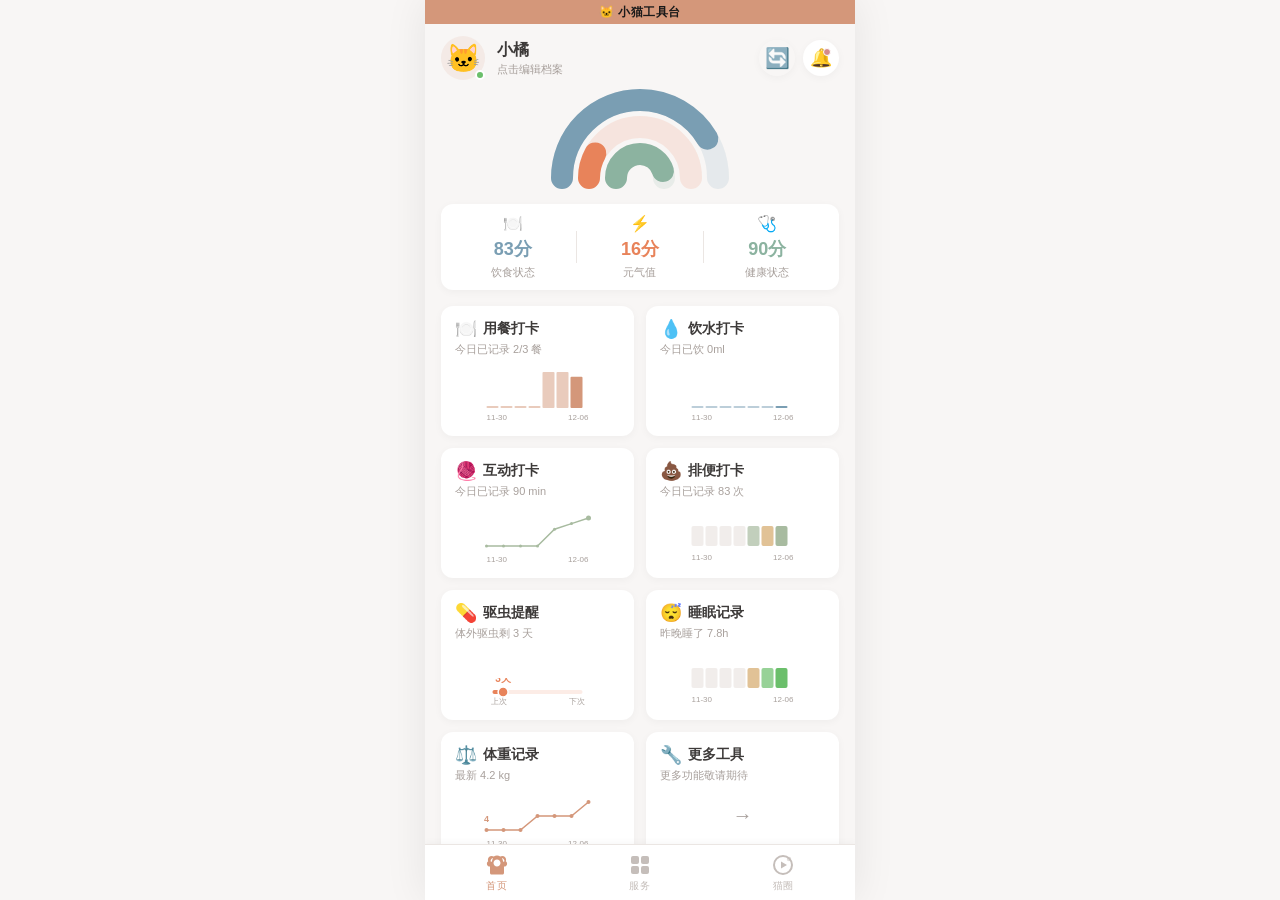
==== index.html @ 27c837cd "fix: html元素添加overscroll-behavior:none - 单独设置html{overscroll-behavior:none}（之前只在body上） - TWA/WebView中" ====
<!DOCTYPE html>
<html lang="zh-CN">
<head>
  <meta charset="UTF-8">
  <meta name="viewport" content="width=device-width, initial-scale=1.0, maximum-scale=1.0, user-scalable=no, viewport-fit=cover">
  <meta name="apple-mobile-web-app-capable" content="yes">
  <meta name="apple-mobile-web-app-status-bar-style" content="black-translucent">
  <meta name="theme-color" content="#D4977A">
  <meta name="apple-mobile-web-app-title" content="猫咪工作台">
  <meta name="mobile-web-app-capable" content="yes">
  <meta name="application-name" content="猫咪工作台">
  <meta name="format-detection" content="telephone=no">
  <link rel="manifest" href="manifest.json?v=20260801b">
  <link rel="icon" type="image/png" sizes="32x32" href="icons/favicon-32.png">
  <link rel="apple-touch-icon" href="icons/icon-192.png">
  <title>猫咪工作台</title>
  <link rel="stylesheet" href="css/style.css?v=20260801k">
  <link rel="stylesheet" href="css/components.css?v=20260801k">
</head>
<body>
  <div id="app">
    <!-- 顶部固定导航栏（所有页面统一） -->
    <div id="global-topbar">🐱 小猫工具台</div>

    <!-- 页面容器 -->
    <div id="page-container"></div>

    <!-- 底部导航栏 -->
    <nav class="tab-bar" id="tabBar">
      <div class="tab-item active" data-tab="home">
        <div class="tab-icon">
          <svg width="24" height="24" viewBox="0 0 24 24" fill="currentColor">
            <path d="M12 2.5c-1.2 0-2.3.4-3.2 1.1-.6-.4-1.3-.6-2.1-.6-2.1 0-3.8 1.7-3.8 3.8 0 .5.1 1 .3 1.5-.8.5-1.3 1.4-1.3 2.4 0 1.6 1.3 2.9 2.9 2.9h.2v6.4c0 .8.7 1.5 1.5 1.5h11c.8 0 1.5-.7 1.5-1.5v-6.4h.2c1.6 0 2.9-1.3 2.9-2.9 0-1-.5-1.9-1.3-2.4.2-.5.3-1 .3-1.5 0-2.1-1.7-3.8-3.8-3.8-.8 0-1.5.2-2.1.6-.9-.7-2-1.1-3.2-1.1zm-5.3 2.5c.5 0 .9.1 1.3.4-.6.8-1 1.8-1 2.9v.1c-.4.1-.8.2-1.1.4-.2-.3-.3-.6-.3-1 0-1.2 1-2.2 2.1-2.8zm10.6 0c1.1.6 2.1 1.6 2.1 2.8 0 .4-.1.7-.3 1-.3-.2-.7-.3-1.1-.4v-.1c0-1.1-.4-2.1-1-2.9.4-.3.8-.4 1.3-.4zM12 6.5c1.9 0 3.5 1.6 3.5 3.5s-1.6 3.5-3.5 3.5S8.5 11.9 8.5 10s1.6-3.5 3.5-3.5z"/>
          </svg>
        </div>
        <span class="tab-label">首页</span>
      </div>
      <div class="tab-item" data-tab="service">
        <div class="tab-icon">
          <svg width="24" height="24" viewBox="0 0 24 24" fill="currentColor">
            <rect x="3" y="3" width="8" height="8" rx="2"/>
            <rect x="13" y="3" width="8" height="8" rx="2"/>
            <rect x="3" y="13" width="8" height="8" rx="2"/>
            <rect x="13" y="13" width="8" height="8" rx="2"/>
          </svg>
        </div>
        <span class="tab-label">服务</span>
      </div>
      <div class="tab-item" data-tab="circle">
        <div class="tab-icon">
          <svg width="24" height="24" viewBox="0 0 24 24" fill="currentColor">
            <circle cx="12" cy="12" r="9" fill="none" stroke="currentColor" stroke-width="2"/>
            <path d="M10 8.5l6 3.5-6 3.5z" fill="currentColor"/>
            <circle cx="18" cy="6" r="2.2" fill="currentColor" opacity="0.5"/>
          </svg>
        </div>
        <span class="tab-label">猫圈</span>
      </div>
    </nav>

    <!-- PWA 安装按钮 -->
    <div id="pwa-install-btn" style="display:none;position:fixed;bottom:80px;right:16px;z-index:100;background:#D4977A;color:#fff;border-radius:40px;padding:12px 20px;font-size:14px;font-weight:600;box-shadow:0 4px 16px rgba(212,151,122,0.4);cursor:pointer;align-items:center;gap:8px;" onclick="pwaInstall()">
      <span style="font-size:18px;">📱</span>
      <span>安装App</span>
    </div>
  </div>

  <script>
    window.__jsErrors = [];
    window.addEventListener('error', function(e) {
      window.__jsErrors.push({msg: e.message, file: e.filename, line: e.lineno, col: e.colno});
    });

    // 阻止 WebView 下拉刷新
    // 原理：WebView判断 canScrollVertically(-1)，滚动到顶时返回false才触发刷新
    // 我们在page-container到顶时强制保留1px滚动空间，让WebView始终认为"还能滚"
    (function() {
      var pc = document.getElementById('page-container');
      function fixScroll() {
        if (!pc) { pc = document.getElementById('page-container'); if (!pc) return; }
        if (pc.scrollTop <= 0) pc.scrollTop = 1;
      }
      // 每次滚动后检查
      pc.addEventListener('scroll', fixScroll, { passive: true });
      // touchstart时也检查（防止在顶部开始下拉）
      pc.addEventListener('touchstart', fixScroll, { passive: true });
      // 初始检查
      fixScroll();
    })();
  </script>
  <script src="js/store.js?v=20260801k"></script>
  <script src="js/charts.js?v=20260801k"></script>
  <script src="js/router.js?v=20260801k"></script>
  <script src="js/pages-home.js?v=20260801k"></script>
  <script src="js/pages-service.js?v=20260801k"></script>
  <script src="js/pages-circle.js?v=20260801k"></script>
  <script src="js/app.js?v=20260801k"></script>
  <script>
    // 强制清除旧版 Service Worker 缓存
    if ('serviceWorker' in navigator) {
      navigator.serviceWorker.getRegistrations().then(function(regs) {
        regs.forEach(function(reg) {
          reg.active && reg.active.scriptURL.indexOf('sw.js') > -1 && reg.update();
        });
      });
      // 清除所有旧缓存
      caches.keys().then(function(keys) {
        keys.forEach(function(k) { caches.delete(k); });
      });
    }

    // 注册 Service Worker (PWA)
    if ('serviceWorker' in navigator) {
      navigator.serviceWorker.register('sw.js', {scope: '/-cat-workbench/'}).then(function(reg) {
        console.log('SW registered with scope:', reg.scope);
        reg.addEventListener('updatefound', function() {
          var newWorker = reg.installing;
          newWorker.addEventListener('statechange', function() {
            if (newWorker.state === 'activated') {
              navigator.serviceWorker.controller && window.location.reload();
            }
          });
        });
      }).catch(function(e) {
        console.warn('SW register failed:', e);
      });
    }

    // PWA 安装引导
    let deferredPrompt = null;
    window.addEventListener('beforeinstallprompt', function(e) {
      e.preventDefault();
      deferredPrompt = e;
      // 显示安装按钮
      var btn = document.getElementById('pwa-install-btn');
      if (btn) btn.style.display = 'flex';
    });

    function pwaInstall() {
      if (deferredPrompt) {
        deferredPrompt.prompt();
        deferredPrompt.userChoice.then(function() {
          deferredPrompt = null;
          var btn = document.getElementById('pwa-install-btn');
          if (btn) btn.style.display = 'none';
        });
      }
    }

    window.addEventListener('appinstalled', function() {
      var btn = document.getElementById('pwa-install-btn');
      if (btn) btn.style.display = 'none';
    });
  </script>
</body>
</html>
---- css/style.css ----
/* ============================================
   设计系统 - 色彩、字体、圆角、阴影变量定义
   ============================================ */
:root {
  /* 背景色 */
  --bg-base: #F8F6F5;
  --bg-card: #FFFFFF;

  /* 主色调 */
  --color-primary: #D4977A;
  --color-primary-soft: rgba(212, 151, 122, 0.12);

  /* 辅助色 */
  --color-meal: #D4977A;       /* 用餐 - 暖杏色 */
  --color-poop: #C4A48C;       /* 排便 - 低饱和棕色 */
  --color-interact: #A8BBA0;   /* 互动 - 鼠尾草绿 */
  --color-energy-start: #E8A87C; /* 元气渐变起始 */
  --color-energy-end: #D4977A;  /* 元气渐变结束 */
  --color-success: #A8BBA0;    /* 成功 */
  --color-warning: #D4A86A;    /* 警告 */
  --color-danger: #D48A8A;     /* 异常 */
  --color-info: #D4977A;

  /* 文字 */
  --text-primary: #3D3A39;
  --text-secondary: #A8A09C;
  --text-placeholder: #C5BEBA;

  /* 分割线 */
  --divider: #EBE6E3;

  /* 圆角 */
  --radius-lg: 16px;
  --radius-md: 12px;
  --radius-sm: 10px;
  --radius-circle: 50%;

  /* 阴影 */
  --shadow-card: 0 2px 8px rgba(0, 0, 0, 0.04);
  --shadow-float: 0 4px 16px rgba(0, 0, 0, 0.06);
  --shadow-tab: 0 -1px 8px rgba(0, 0, 0, 0.04);

  /* 字号 */
  --fs-title: 20px;
  --fs-card-title: 16px;
  --fs-body: 14px;
  --fs-caption: 12px;
  --fs-mini: 11px;

  /* 布局 */
  --tabbar-height: 56px;
  --safe-bottom: env(safe-area-inset-bottom, 0px);
  --header-height: 52px;
}

/* ============================================
   全局重置
   ============================================ */
* {
  margin: 0;
  padding: 0;
  box-sizing: border-box;
  -webkit-tap-highlight-color: transparent;
  -webkit-touch-callout: none;
}

html {
  overscroll-behavior: none;
  /* PWA standalone 模式下彻底禁用下拉刷新 */
}

html, body {
  width: 100%;
  height: 100%;
  overflow: hidden;
  font-family: -apple-system, BlinkMacSystemFont, "SF Pro Text", "PingFang SC", "Helvetica Neue", sans-serif;
  font-size: 14px;
  color: var(--text-primary);
  background: var(--bg-base);
  -webkit-font-smoothing: antialiased;
  -moz-osx-font-smoothing: grayscale;
  user-select: none;
  overscroll-behavior: none;
}

/* 全局下拉刷新禁用 */
body {
  overscroll-behavior: contain;
  overscroll-behavior-y: contain;
  -webkit-overflow-scrolling: touch;
}

#app {
  width: 100%;
  height: 100%;
  display: flex;
  flex-direction: column;
  position: relative;
  overflow: hidden;
  max-width: 430px;
  margin: 0 auto;
  background: var(--bg-base);
  box-shadow: 0 0 40px rgba(0,0,0,0.08);
  overscroll-behavior: contain;
}

/* 顶部固定导航栏 */
#global-topbar {
  height: 24px;
  line-height: 24px;
  text-align: center;
  font-size: 12px;
  font-weight: 600;
  background: #D4977A;
  color: #1A1A1A;
  flex-shrink: 0;
  z-index: 150;
  letter-spacing: 0.5px;
  position: relative;
}

#page-container {
  flex: 1;
  overflow-y: auto;
  overflow-x: hidden;
  overscroll-behavior-y: contain;
  position: relative;
}

/* ============================================
   底部导航栏
   ============================================ */
.tab-bar {
  display: flex;
  height: var(--tabbar-height);
  padding-bottom: var(--safe-bottom);
  background: var(--bg-card);
  border-top: 0.5px solid var(--divider);
  box-shadow: var(--shadow-tab);
  flex-shrink: 0;
  z-index: 100;
}

.tab-item {
  flex: 1;
  display: flex;
  flex-direction: column;
  align-items: center;
  justify-content: center;
  gap: 2px;
  color: var(--text-placeholder);
  cursor: pointer;
  transition: color 0.2s;
}

.tab-item.active {
  color: var(--color-primary);
}

.tab-icon {
  width: 24px;
  height: 24px;
  display: flex;
  align-items: center;
  justify-content: center;
}

.tab-label {
  font-size: 10px;
  font-weight: 500;
  letter-spacing: 0.5px;
}

/* ============================================
   页面容器
   ============================================ */
.page {
  min-height: 100%;
  padding-bottom: calc(var(--tabbar-height) + var(--safe-bottom) + 16px);
  animation: fadeIn 0.25s ease;
}

.page.no-tabbar {
  padding-bottom: 16px;
}

@keyframes fadeIn {
  from { opacity: 0; transform: translateY(4px); }
  to { opacity: 1; transform: translateY(0); }
}

/* ============================================
   通用Header
   ============================================ */
.app-header {
  display: flex;
  align-items: center;
  justify-content: space-between;
  height: var(--header-height);
  padding: 0 16px;
  background: var(--bg-base);
  position: sticky;
  top: 0;
  z-index: 50;
}

.app-header .header-title {
  font-size: var(--fs-title);
  font-weight: 700;
  color: var(--text-primary);
}

.app-header .header-btn {
  display: flex;
  align-items: center;
  justify-content: center;
  width: 32px;
  height: 32px;
  border-radius: var(--radius-circle);
  background: transparent;
  border: none;
  color: var(--text-primary);
  font-size: 18px;
  cursor: pointer;
}

.app-header .header-btn-text {
  font-size: var(--fs-body);
  color: var(--color-primary);
  font-weight: 500;
  background: none;
  border: none;
  cursor: pointer;
}

.app-header .header-back {
  font-size: 22px;
  width: 32px;
}

.app-header .header-spacer {
  width: 32px;
}

/* ============================================
   内容区域
   ============================================ */
.content {
  padding: 0 16px;
}

.section-title {
  font-size: var(--fs-card-title);
  font-weight: 700;
  color: var(--text-primary);
  margin: 20px 0 12px 0;
  padding-left: 2px;
}

/* ============================================
   滚动容器
   ============================================ */
.scroll-x {
  display: flex;
  gap: 12px;
  overflow-x: auto;
  padding: 0 16px;
  -webkit-overflow-scrolling: touch;
  scrollbar-width: none;
}

.scroll-x::-webkit-scrollbar {
  display: none;
}

/* ============================================
   按钮系统
   ============================================ */
.btn-primary {
  display: block;
  width: 100%;
  height: 48px;
  border: none;
  border-radius: var(--radius-md);
  background: var(--color-primary);
  color: #fff;
  font-size: var(--fs-body);
  font-weight: 600;
  cursor: pointer;
  transition: opacity 0.2s;
}

.btn-primary:active {
  opacity: 0.8;
}

.btn-primary:disabled {
  opacity: 0.4;
}

.btn-danger {
  display: block;
  width: 100%;
  height: 48px;
  border: none;
  border-radius: var(--radius-md);
  background: rgba(212, 138, 138, 0.12);
  color: var(--color-danger);
  font-size: var(--fs-body);
  font-weight: 500;
  cursor: pointer;
}

.btn-text {
  background: none;
  border: none;
  color: var(--color-primary);
  font-size: var(--fs-body);
  cursor: pointer;
  padding: 8px 4px;
}

/* ============================================
   表单元素
   ============================================ */
.form-group {
  margin-bottom: 16px;
}

.form-label {
  display: block;
  font-size: var(--fs-caption);
  color: var(--text-secondary);
  margin-bottom: 8px;
  font-weight: 500;
}

.form-input,
.form-select,
.form-textarea {
  width: 100%;
  height: 44px;
  padding: 0 14px;
  border: 1px solid var(--divider);
  border-radius: var(--radius-sm);
  background: var(--bg-card);
  font-size: var(--fs-body);
  color: var(--text-primary);
  font-family: inherit;
  outline: none;
  transition: border-color 0.2s;
}

.form-input:focus,
.form-select:focus,
.form-textarea:focus {
  border-color: var(--color-primary);
}

.form-textarea {
  height: auto;
  min-height: 80px;
  padding: 12px 14px;
  resize: none;
  line-height: 1.5;
}

.form-input::placeholder,
.form-textarea::placeholder {
  color: var(--text-placeholder);
}

/* 选择标签组 */
.tag-group {
  display: flex;
  flex-wrap: wrap;
  gap: 8px;
}

.tag-chip {
  display: inline-flex;
  align-items: center;
  gap: 4px;
  padding: 8px 14px;
  border: 1px solid var(--divider);
  border-radius: 20px;
  background: var(--bg-card);
  font-size: var(--fs-caption);
  color: var(--text-secondary);
  cursor: pointer;
  transition: all 0.2s;
}

.tag-chip.active {
  background: var(--color-primary-soft);
  border-color: var(--color-primary);
  color: var(--color-primary);
  font-weight: 500;
}

/* 大圆形选择按钮 */
.select-circle {
  display: flex;
  flex-direction: column;
  align-items: center;
  gap: 6px;
  padding: 16px 24px;
  border: 2px solid var(--divider);
  border-radius: var(--radius-md);
  background: var(--bg-card);
  cursor: pointer;
  transition: all 0.2s;
  flex: 1;
}

.select-circle.active {
  border-color: var(--color-primary);
  background: var(--color-primary-soft);
}

.select-circle .icon {
  font-size: 32px;
}

.select-circle .label {
  font-size: var(--fs-caption);
  color: var(--text-primary);
}

/* ============================================
   空状态
   ============================================ */
.empty-state {
  display: flex;
  flex-direction: column;
  align-items: center;
  justify-content: center;
  padding: 48px 20px;
  color: var(--text-secondary);
}

.empty-state .empty-icon {
  font-size: 48px;
  margin-bottom: 12px;
  opacity: 0.4;
}

.empty-state .empty-text {
  font-size: var(--fs-caption);
}

/* ============================================
   列表
   ============================================ */
.list-group {
  margin-top: 8px;
}

.list-date-header {
  font-size: var(--fs-caption);
  color: var(--text-secondary);
  font-weight: 600;
  margin: 16px 0 8px 0;
  padding-left: 2px;
}

.list-item {
  display: flex;
  align-items: center;
  gap: 12px;
  padding: 14px 16px;
  background: var(--bg-card);
  border-radius: var(--radius-md);
  margin-bottom: 8px;
  box-shadow: var(--shadow-card);
}

.list-item .item-icon {
  font-size: 24px;
  width: 40px;
  height: 40px;
  display: flex;
  align-items: center;
  justify-content: center;
  border-radius: var(--radius-sm);
  background: var(--bg-base);
  flex-shrink: 0;
}

.list-item .item-content {
  flex: 1;
  min-width: 0;
}

.list-item .item-title {
  font-size: var(--fs-body);
  font-weight: 500;
  color: var(--text-primary);
}

.list-item .item-subtitle {
  font-size: var(--fs-caption);
  color: var(--text-secondary);
  margin-top: 2px;
}

.list-item .item-extra {
  font-size: var(--fs-caption);
  color: var(--text-secondary);
  text-align: right;
  flex-shrink: 0;
}

/* 状态标签 */
.status-tag {
  display: inline-block;
  padding: 2px 8px;
  border-radius: 4px;
  font-size: 10px;
  font-weight: 500;
}

.status-tag.green { background: rgba(168,187,160,0.15); color: #7A9B70; }
.status-tag.yellow { background: rgba(212,168,106,0.15); color: #B08A40; }
.status-tag.red { background: rgba(212,138,138,0.15); color: #B06A6A; }
.status-tag.gray { background: rgba(168,160,156,0.15); color: var(--text-secondary); }

/* ============================================
   滚动选择器（时间）
   ============================================ */
.wheel-picker {
  display: flex;
  justify-content: center;
  gap: 8px;
  background: var(--bg-card);
  border-radius: var(--radius-md);
  padding: 12px 0;
  position: relative;
  overflow: hidden;
}

.wheel-picker::before,
.wheel-picker::after {
  content: '';
  position: absolute;
  left: 0;
  right: 0;
  height: 40px;
  pointer-events: none;
  z-index: 2;
}

.wheel-picker::before {
  top: 0;
  background: linear-gradient(to bottom, var(--bg-card), transparent);
}

.wheel-picker::after {
  bottom: 0;
  background: linear-gradient(to top, var(--bg-card), transparent);
}

.wheel-column {
  width: 60px;
  height: 120px;
  overflow-y: scroll;
  scroll-snap-type: y mandatory;
  scrollbar-width: none;
  -webkit-overflow-scrolling: touch;
}

.wheel-column::-webkit-scrollbar { display: none; }

.wheel-item {
  height: 40px;
  display: flex;
  align-items: center;
  justify-content: center;
  font-size: var(--fs-body);
  color: var(--text-secondary);
  scroll-snap-align: center;
}

.wheel-item.center {
  color: var(--text-primary);
  font-weight: 700;
  font-size: 16px;
}

.wheel-sep {
  display: flex;
  align-items: center;
  font-size: var(--fs-body);
  color: var(--text-secondary);
}

/* 选择器中心高亮 */
.wheel-center-line {
  position: absolute;
  top: 50%;
  left: 12px;
  right: 12px;
  height: 40px;
  transform: translateY(-50%);
  border-top: 1px solid var(--divider);
  border-bottom: 1px solid var(--divider);
  pointer-events: none;
}

/* ============================================
   滑动条
   ============================================ */
.range-slider {
  width: 100%;
  -webkit-appearance: none;
  appearance: none;
  height: 6px;
  border-radius: 3px;
  background: var(--divider);
  outline: none;
}

.range-slider::-webkit-slider-thumb {
  -webkit-appearance: none;
  appearance: none;
  width: 24px;
  height: 24px;
  border-radius: var(--radius-circle);
  background: var(--color-primary);
  cursor: pointer;
  box-shadow: 0 2px 6px rgba(212,151,122,0.4);
}

.range-slider::-moz-range-thumb {
  width: 24px;
  height: 24px;
  border-radius: var(--radius-circle);
  background: var(--color-primary);
  cursor: pointer;
  border: none;
  box-shadow: 0 2px 6px rgba(212,151,122,0.4);
}

/* 快速按钮 */
.quick-btns {
  display: flex;
  gap: 8px;
  margin-top: 10px;
}

.quick-btn {
  flex: 1;
  height: 36px;
  border: 1px solid var(--divider);
  border-radius: var(--radius-sm);
  background: var(--bg-card);
  font-size: var(--fs-caption);
  color: var(--text-secondary);
  cursor: pointer;
  transition: all 0.2s;
}

.quick-btn.active {
  background: var(--color-primary-soft);
  border-color: var(--color-primary);
  color: var(--color-primary);
}

/* ============================================
   Modal / Sheet
   ============================================ */
.modal-overlay {
  position: fixed;
  inset: 0;
  background: rgba(0,0,0,0.4);
  z-index: 200;
  display: flex;
  align-items: center;
  justify-content: center;
  animation: fadeIn 0.2s ease;
}

.modal-overlay .modal-content {
  background: var(--bg-card);
  border-radius: var(--radius-lg);
  width: 80%;
  max-width: 320px;
  padding: 24px 20px;
  text-align: center;
}

.action-sheet {
  position: fixed;
  bottom: 0;
  left: 50%;
  transform: translateX(-50%);
  width: 100%;
  max-width: 430px;
  background: var(--bg-card);
  border-radius: var(--radius-lg) var(--radius-lg) 0 0;
  padding: 20px 16px calc(20px + var(--safe-bottom));
  z-index: 200;
  animation: slideUp 0.25s ease;
  max-height: 80%;
  overflow-y: auto;
}

@keyframes slideUp {
  from { transform: translate(-50%, 100%); }
  to { transform: translate(-50%, 0); }
}

.action-sheet-title {
  font-size: var(--fs-card-title);
  font-weight: 700;
  text-align: center;
  margin-bottom: 16px;
}

/* Toast */
.toast {
  position: fixed;
  top: 50%;
  left: 50%;
  transform: translate(-50%, -50%);
  background: rgba(61,58,57,0.9);
  color: #fff;
  padding: 12px 24px;
  border-radius: var(--radius-sm);
  font-size: var(--fs-caption);
  z-index: 300;
  pointer-events: none;
  animation: toastFade 2s ease forwards;
}

@keyframes toastFade {
  0% { opacity: 0; transform: translate(-50%, -40%); }
  15%, 85% { opacity: 1; transform: translate(-50%, -50%); }
  100% { opacity: 0; transform: translate(-50%, -50%); }
}

/* ============================================
   工具类
   ============================================ */
.flex-row { display: flex; align-items: center; }
.flex-between { display: flex; align-items: center; justify-content: space-between; }
.flex-center { display: flex; align-items: center; justify-content: center; }
.gap-4 { gap: 4px; }
.gap-8 { gap: 8px; }
.gap-12 { gap: 12px; }
.mt-8 { margin-top: 8px; }
.mt-12 { margin-top: 12px; }
.mt-16 { margin-top: 16px; }
.mt-20 { margin-top: 20px; }
.mb-8 { margin-bottom: 8px; }
.mb-12 { margin-bottom: 12px; }
.mb-16 { margin-bottom: 16px; }
.text-center { text-align: center; }
.text-secondary { color: var(--text-secondary); }
.text-primary { color: var(--text-primary); }
.fs-caption { font-size: var(--fs-caption); }
.fs-mini { font-size: var(--fs-mini); }
.fw-bold { font-weight: 700; }
.fw-medium { font-weight: 500; }
---- css/components.css ----
/* ============================================
   组件样式 - 卡片、三环、功能矩阵等
   ============================================ */

/* ============================================
   首页 Header
   ============================================ */
.home-header {
  display: flex;
  align-items: center;
  justify-content: space-between;
  padding: 12px 16px;
}

.home-header .avatar-wrap {
  display: flex;
  align-items: center;
  gap: 12px;
  cursor: pointer;
}

.home-header .avatar {
  position: relative;
  width: 44px;
  height: 44px;
  border-radius: var(--radius-circle);
  background: var(--color-primary-soft);
  display: flex;
  align-items: center;
  justify-content: center;
  font-size: 28px;
  flex-shrink: 0;
}

.home-header .avatar .online-dot {
  position: absolute;
  bottom: 0;
  right: 0;
  width: 10px;
  height: 10px;
  border-radius: var(--radius-circle);
  background: #6BBF6B;
  border: 2px solid var(--bg-card);
}

.home-header .cat-name {
  font-size: var(--fs-card-title);
  font-weight: 700;
  color: var(--text-primary);
}

.home-header .cat-edit-hint {
  font-size: var(--fs-mini);
  color: var(--text-secondary);
  margin-top: 1px;
}

.home-header .bell-btn {
  position: relative;
  width: 36px;
  height: 36px;
  border-radius: var(--radius-circle);
  border: none;
  background: var(--bg-card);
  font-size: 18px;
  cursor: pointer;
  display: flex;
  align-items: center;
  justify-content: center;
  box-shadow: var(--shadow-card);
}

.home-header .bell-btn .red-dot {
  position: absolute;
  top: 8px;
  right: 8px;
  width: 8px;
  height: 8px;
  border-radius: var(--radius-circle);
  background: var(--color-danger);
  border: 1.5px solid var(--bg-card);
}

/* ============================================
   三环数据区（半圆同心嵌套）
   ============================================ */
.rings-section {
  display: flex;
  justify-content: center;
  align-items: flex-start;
  padding: 4px 16px 0;
  min-height: 110px;
}

.ring-item {
  display: flex;
  flex-direction: column;
  align-items: center;
}

.ring-item > svg {
  display: block;
  overflow: visible;
}

.ring-reflection {
  width: 180px;
  height: 12px;
  opacity: 0.15;
  filter: blur(2px);
  margin-top: -2px;
}

/* 三环下方数据卡片 */
.ring-data-row {
  display: flex;
  margin: 2px 16px 0;
  background: var(--bg-card);
  border-radius: var(--radius-md);
  padding: 10px 8px;
  box-shadow: var(--shadow-card);
}

.ring-data-item {
  flex: 1;
  display: flex;
  flex-direction: column;
  align-items: center;
  gap: 4px;
  position: relative;
}

.ring-data-item:not(:last-child)::after {
  content: '';
  position: absolute;
  right: 0;
  top: 50%;
  transform: translateY(-50%);
  width: 0.5px;
  height: 32px;
  background: var(--divider);
}

.ring-data-item .data-icon {
  font-size: 16px;
}

.ring-data-item .data-value {
  font-size: 18px;
  font-weight: 700;
  color: var(--text-primary);
  font-family: "SF Pro Display", -apple-system, sans-serif;
}

.ring-data-item .data-value.meal { color: var(--color-meal); }
.ring-data-item .data-value.poop { color: var(--color-poop); }
.ring-data-item .data-value.interact { color: var(--color-interact); }

.ring-data-item .data-label {
  font-size: var(--fs-mini);
  color: var(--text-secondary);
}

/* ============================================
   功能矩阵 2×4 网格
   ============================================ */
.feature-grid {
  display: grid;
  grid-template-columns: 1fr 1fr;
  gap: 12px;
  padding: 16px;
}

.feature-card {
  background: var(--bg-card);
  border-radius: var(--radius-md);
  padding: 14px;
  box-shadow: var(--shadow-card);
  display: flex;
  flex-direction: column;
  cursor: pointer;
  transition: transform 0.15s;
  min-height: 130px;
  min-width: 0;
  overflow: hidden;
}

.feature-card:active {
  transform: scale(0.97);
}

.feature-card .fc-header {
  display: flex;
  align-items: center;
  gap: 6px;
}

.feature-card .fc-icon {
  font-size: 18px;
  line-height: 1;
}

.feature-card .fc-title {
  font-size: var(--fs-body);
  font-weight: 700;
  color: var(--text-primary);
  overflow: hidden;
  text-overflow: ellipsis;
  white-space: nowrap;
}

.feature-card .fc-desc {
  font-size: var(--fs-mini);
  color: var(--text-secondary);
  margin-top: 4px;
  line-height: 1.3;
  overflow: hidden;
  text-overflow: ellipsis;
  white-space: nowrap;
}

.feature-card .fc-chart {
  flex: 1;
  display: flex;
  align-items: flex-end;
  justify-content: center;
  margin-top: 8px;
  min-height: 40px;
}

/* 迷你柱状图 */
.mini-bar-chart {
  display: flex;
  align-items: flex-end;
  gap: 3px;
  height: 36px;
  width: 100%;
  justify-content: space-around;
}

.mini-bar-chart .bar {
  flex: 1;
  background: var(--color-meal);
  border-radius: 2px 2px 0 0;
  opacity: 0.5;
  max-width: 14px;
  transition: height 0.3s;
}

.mini-bar-chart .bar.today {
  opacity: 1;
}

.mini-bar-chart .bar-label {
  font-size: 8px;
  color: var(--text-secondary);
  text-align: center;
  margin-top: 2px;
}

/* 迷你状态点图 */
.mini-dot-chart {
  display: flex;
  align-items: center;
  gap: 5px;
  height: 36px;
  justify-content: space-around;
  width: 100%;
}

.mini-dot-chart .dot {
  width: 8px;
  height: 8px;
  border-radius: var(--radius-circle);
  background: var(--color-success);
}

.mini-dot-chart .dot.warning { background: var(--color-warning); }
.mini-dot-chart .dot.danger { background: var(--color-danger); }
.mini-dot-chart .dot.today {
  box-shadow: 0 0 0 3px rgba(196,164,140,0.25);
  width: 10px;
  height: 10px;
}

/* 迷你折线图 */
.mini-line-chart {
  width: 100%;
  height: 36px;
}

/* 倒计时环 */
.mini-countdown {
  position: relative;
  width: 44px;
  height: 44px;
  display: flex;
  align-items: center;
  justify-content: center;
}

.mini-countdown .countdown-text {
  position: absolute;
  font-size: 9px;
  font-weight: 700;
  color: var(--text-primary);
}

/* 迷你睡眠条 */
.mini-sleep-bar {
  width: 100%;
  height: 24px;
  border-radius: 4px;
  background: rgba(168,187,160,0.15);
  position: relative;
  overflow: hidden;
}

.mini-sleep-bar .sleep-segment {
  position: absolute;
  top: 0;
  bottom: 0;
  background: rgba(168,187,160,0.6);
  border-radius: 3px;
}

/* 元气环 */
.mini-energy-ring {
  position: relative;
  width: 44px;
  height: 44px;
  display: flex;
  align-items: center;
  justify-content: center;
}

.mini-energy-ring .energy-value {
  position: absolute;
  font-size: 11px;
  font-weight: 700;
  color: var(--color-primary);
}

.mini-energy-ring .energy-status {
  position: absolute;
  bottom: -14px;
  font-size: 9px;
  color: var(--text-secondary);
  white-space: nowrap;
}

/* 更多箭头 */
.feature-card .fc-arrow {
  display: flex;
  align-items: center;
  justify-content: center;
  flex: 1;
  font-size: 20px;
  color: var(--text-secondary);
}

/* ============================================
   动态信息流
   ============================================ */
.info-flow {
  display: flex;
  gap: 12px;
  padding: 8px 16px 16px;
  overflow-x: auto;
  -webkit-overflow-scrolling: touch;
  scrollbar-width: none;
}

.info-flow::-webkit-scrollbar { display: none; }

.info-card {
  flex-shrink: 0;
  width: 240px;
  padding: 14px 16px;
  border-radius: var(--radius-md);
  display: flex;
  align-items: center;
  gap: 10px;
  box-shadow: var(--shadow-card);
}

.info-card .info-icon {
  font-size: 24px;
  flex-shrink: 0;
}

.info-card .info-text {
  font-size: var(--fs-caption);
  color: var(--text-primary);
  line-height: 1.4;
  flex: 1;
}

.info-card.bg-meal { background: rgba(212,151,122,0.08); }
.info-card.bg-sleep { background: rgba(168,187,160,0.08); }
.info-card.bg-warn { background: rgba(212,168,106,0.08); }

/* ============================================
   服务列表
   ============================================ */
.service-group {
  margin-top: 16px;
}

.service-group-title {
  font-size: var(--fs-caption);
  color: var(--text-secondary);
  font-weight: 600;
  padding: 0 16px;
  margin-bottom: 8px;
  text-transform: uppercase;
  letter-spacing: 0.5px;
}

.service-list {
  margin: 0 16px;
  background: var(--bg-card);
  border-radius: var(--radius-md);
  box-shadow: var(--shadow-card);
  overflow: hidden;
}

.service-item {
  display: flex;
  align-items: center;
  gap: 12px;
  padding: 14px 16px;
  cursor: pointer;
  transition: background 0.15s;
}

.service-item:not(:last-child) {
  border-bottom: 0.5px solid var(--divider);
}

.service-item:active {
  background: var(--bg-base);
}

.service-item .si-icon {
  font-size: 20px;
  width: 32px;
  text-align: center;
}

.service-item .si-title {
  flex: 1;
  font-size: var(--fs-body);
  color: var(--text-primary);
}

.service-item .si-arrow {
  color: var(--text-placeholder);
  font-size: 16px;
}

/* ============================================
   猫圈
   ============================================ */
.circle-category-bar {
  display: flex;
  gap: 8px;
  padding: 12px 16px;
  overflow-x: auto;
  scrollbar-width: none;
}

.circle-category-bar::-webkit-scrollbar { display: none; }

.category-chip {
  flex-shrink: 0;
  padding: 6px 14px;
  border-radius: 20px;
  border: 1px solid var(--divider);
  background: var(--bg-card);
  font-size: var(--fs-caption);
  color: var(--text-secondary);
  cursor: pointer;
  transition: all 0.2s;
}

.category-chip.active {
  background: var(--color-primary);
  border-color: var(--color-primary);
  color: #fff;
  font-weight: 500;
}

.video-list {
  padding: 4px 16px;
}

.video-card {
  background: var(--bg-card);
  border-radius: var(--radius-md);
  margin-bottom: 12px;
  overflow: hidden;
  box-shadow: var(--shadow-card);
  cursor: pointer;
  transition: transform 0.15s;
}

.video-card:active {
  transform: scale(0.98);
}

.video-cover {
  position: relative;
  width: 100%;
  aspect-ratio: 16/9;
  background: var(--bg-base);
  overflow: hidden;
}

.video-cover img {
  width: 100%;
  height: 100%;
  object-fit: cover;
}

.video-duration {
  position: absolute;
  bottom: 8px;
  right: 8px;
  padding: 2px 6px;
  border-radius: 4px;
  background: rgba(0,0,0,0.6);
  color: #fff;
  font-size: 10px;
}

.video-platform {
  position: absolute;
  top: 8px;
  left: 8px;
  padding: 2px 8px;
  border-radius: 4px;
  font-size: 10px;
  font-weight: 500;
}

.video-platform.bilibili { background: rgba(122,158,179,0.9); color: #fff; }
.video-platform.douyin { background: rgba(232,131,90,0.9); color: #fff; }
.video-platform.xhs { background: rgba(255,36,66,0.9); color: #fff; }

/* ============ 排序弹窗 ============ */
.sort-overlay {
  position: fixed;
  top: 0; left: 0; right: 0; bottom: 0;
  background: rgba(0,0,0,0.4);
  z-index: 200;
  opacity: 0;
  visibility: hidden;
  transition: opacity 0.2s, visibility 0.2s;
}

.sort-overlay.show {
  opacity: 1;
  visibility: visible;
}

.sort-panel {
  position: absolute;
  top: 50%;
  left: 50%;
  transform: translate(-50%, -50%) scale(0.95);
  background: var(--bg-card);
  border-radius: var(--radius-lg);
  padding: 20px 0;
  width: 260px;
  box-shadow: var(--shadow-modal);
  transition: transform 0.2s;
}

.sort-overlay.show .sort-panel {
  transform: translate(-50%, -50%) scale(1);
}

.sort-title {
  font-size: var(--fs-card-title);
  font-weight: 700;
  color: var(--text-primary);
  text-align: center;
  padding-bottom: 12px;
  margin-bottom: 4px;
  border-bottom: 0.5px solid var(--divider);
}

.sort-option {
  display: flex;
  align-items: center;
  gap: 12px;
  padding: 14px 20px;
  font-size: var(--fs-body);
  color: var(--text-primary);
  cursor: pointer;
  transition: background 0.15s;
}

.sort-option:active {
  background: var(--bg-base);
}

.sort-option .sort-check {
  width: 20px;
  text-align: center;
  color: var(--color-primary);
  opacity: 0;
  font-weight: 700;
}

.sort-option.active .sort-check {
  opacity: 1;
}

.sort-option.active {
  color: var(--color-primary);
  font-weight: 600;
}

.video-info {
  padding: 12px;
}

.video-title {
  font-size: var(--fs-body);
  font-weight: 500;
  color: var(--text-primary);
  line-height: 1.4;
  display: -webkit-box;
  -webkit-line-clamp: 2;
  -webkit-box-orient: vertical;
  overflow: hidden;
}

.video-meta {
  display: flex;
  align-items: center;
  gap: 8px;
  margin-top: 8px;
  font-size: var(--fs-mini);
  color: var(--text-secondary);
}

.video-meta .meta-sep {
  width: 2px;
  height: 2px;
  border-radius: 50%;
  background: var(--text-placeholder);
}

/* ============================================
   日历
   ============================================ */
.calendar-grid {
  display: grid;
  grid-template-columns: repeat(7, 1fr);
  gap: 2px;
  padding: 0 16px;
}

.calendar-weekday {
  text-align: center;
  font-size: var(--fs-mini);
  color: var(--text-secondary);
  padding: 8px 0;
  font-weight: 500;
}

.calendar-day {
  aspect-ratio: 1;
  display: flex;
  flex-direction: column;
  align-items: center;
  justify-content: center;
  font-size: var(--fs-caption);
  color: var(--text-primary);
  border-radius: var(--radius-sm);
  cursor: pointer;
  position: relative;
  transition: background 0.15s;
}

.calendar-day.empty {
  pointer-events: none;
  opacity: 0;
}

.calendar-day.today {
  background: var(--color-primary-soft);
  font-weight: 700;
  color: var(--color-primary);
}

.calendar-day.selected {
  background: var(--color-primary);
  color: #fff;
}

.calendar-day .day-dot {
  width: 5px;
  height: 5px;
  border-radius: 50%;
  margin-top: 2px;
}

.calendar-day .day-dot.green { background: var(--color-success); }
.calendar-day .day-dot.yellow { background: var(--color-warning); }
.calendar-day .day-dot.red { background: var(--color-danger); }

.calendar-day.selected .day-dot {
  background: #fff !important;
}

/* ============================================
   元气详情页
   ============================================ */
.energy-hero {
  margin: 16px;
  padding: 24px;
  border-radius: var(--radius-lg);
  background: linear-gradient(135deg, var(--color-energy-start), var(--color-energy-end));
  text-align: center;
  color: #fff;
  box-shadow: 0 4px 16px rgba(232,168,124,0.3);
}

.energy-hero .energy-num {
  font-size: 48px;
  font-weight: 800;
  line-height: 1;
  font-family: "SF Pro Display", sans-serif;
}

.energy-hero .energy-label {
  font-size: var(--fs-caption);
  opacity: 0.9;
  margin-top: 4px;
}

.energy-hero .energy-emoji {
  font-size: 28px;
  margin-top: 8px;
}

/* 评分条形图 */
.score-bar-item {
  margin-bottom: 16px;
}

.score-bar-header {
  display: flex;
  justify-content: space-between;
  align-items: center;
  margin-bottom: 6px;
}

.score-bar-header .sb-label {
  display: flex;
  align-items: center;
  gap: 6px;
  font-size: var(--fs-body);
  color: var(--text-primary);
}

.score-bar-header .sb-score {
  font-size: var(--fs-caption);
  color: var(--text-secondary);
  font-weight: 600;
}

.score-bar-track {
  height: 8px;
  background: var(--divider);
  border-radius: 4px;
  overflow: hidden;
}

.score-bar-fill {
  height: 100%;
  border-radius: 4px;
  transition: width 0.5s ease;
}

/* ============================================
   周报/月报
   ============================================ */
.report-card {
  background: var(--bg-card);
  border-radius: var(--radius-md);
  padding: 16px;
  margin: 0 16px 12px;
  box-shadow: var(--shadow-card);
}

.report-card .rc-title {
  font-size: var(--fs-body);
  font-weight: 700;
  color: var(--text-primary);
  margin-bottom: 12px;
  display: flex;
  align-items: center;
  gap: 6px;
}

.report-stat-row {
  display: flex;
  justify-content: space-between;
  padding: 8px 0;
  border-bottom: 0.5px solid var(--divider);
}

.report-stat-row:last-child {
  border-bottom: none;
}

.report-stat-row .rs-label {
  font-size: var(--fs-caption);
  color: var(--text-secondary);
}

.report-stat-row .rs-value {
  font-size: var(--fs-body);
  font-weight: 600;
  color: var(--text-primary);
}

/* 进度条 */
.progress-bar-track {
  height: 8px;
  background: var(--divider);
  border-radius: 4px;
  overflow: hidden;
  margin: 8px 0;
}

.progress-bar-fill {
  height: 100%;
  border-radius: 4px;
  background: var(--color-primary);
  transition: width 0.5s ease;
}

/* ============================================
   加载状态
   ============================================ */
.loading-skeleton {
  background: linear-gradient(90deg, var(--bg-base) 25%, var(--divider) 50%, var(--bg-base) 75%);
  background-size: 200% 100%;
  animation: shimmer 1.5s infinite;
  border-radius: var(--radius-sm);
}

@keyframes shimmer {
  0% { background-position: 200% 0; }
  100% { background-position: -200% 0; }
}

.pull-refresh-indicator {
  display: flex;
  align-items: center;
  justify-content: center;
  padding: 12px;
  font-size: var(--fs-caption);
  color: var(--text-secondary);
}

.spinner {
  width: 20px;
  height: 20px;
  border: 2px solid var(--divider);
  border-top-color: var(--color-primary);
  border-radius: 50%;
  animation: spin 0.8s linear infinite;
  margin-right: 8px;
}

@keyframes spin {
  to { transform: rotate(360deg); }
}

/* ============================================
   计时器
   ============================================ */
.timer-display {
  text-align: center;
  font-size: 48px;
  font-weight: 300;
  font-family: "SF Pro Display", "Menlo", monospace;
  color: var(--color-interact);
  letter-spacing: 2px;
  padding: 24px 0;
}

.timer-controls {
  display: flex;
  justify-content: center;
  gap: 16px;
}

.timer-btn {
  width: 56px;
  height: 56px;
  border-radius: 50%;
  border: none;
  font-size: 20px;
  cursor: pointer;
  display: flex;
  align-items: center;
  justify-content: center;
  transition: transform 0.15s;
}

.timer-btn:active { transform: scale(0.92); }
.timer-btn.start { background: var(--color-interact); color: #fff; }
.timer-btn.pause { background: var(--color-warning); color: #fff; }
.timer-btn.stop { background: var(--color-danger); color: #fff; }

/* 加减按钮 */
.stepper {
  display: flex;
  align-items: center;
  gap: 16px;
  justify-content: center;
}

.stepper-btn {
  width: 36px;
  height: 36px;
  border-radius: 50%;
  border: 1px solid var(--divider);
  background: var(--bg-card);
  font-size: 18px;
  color: var(--text-primary);
  cursor: pointer;
  display: flex;
  align-items: center;
  justify-content: center;
}

.stepper-value {
  font-size: 24px;
  font-weight: 700;
  min-width: 40px;
  text-align: center;
}
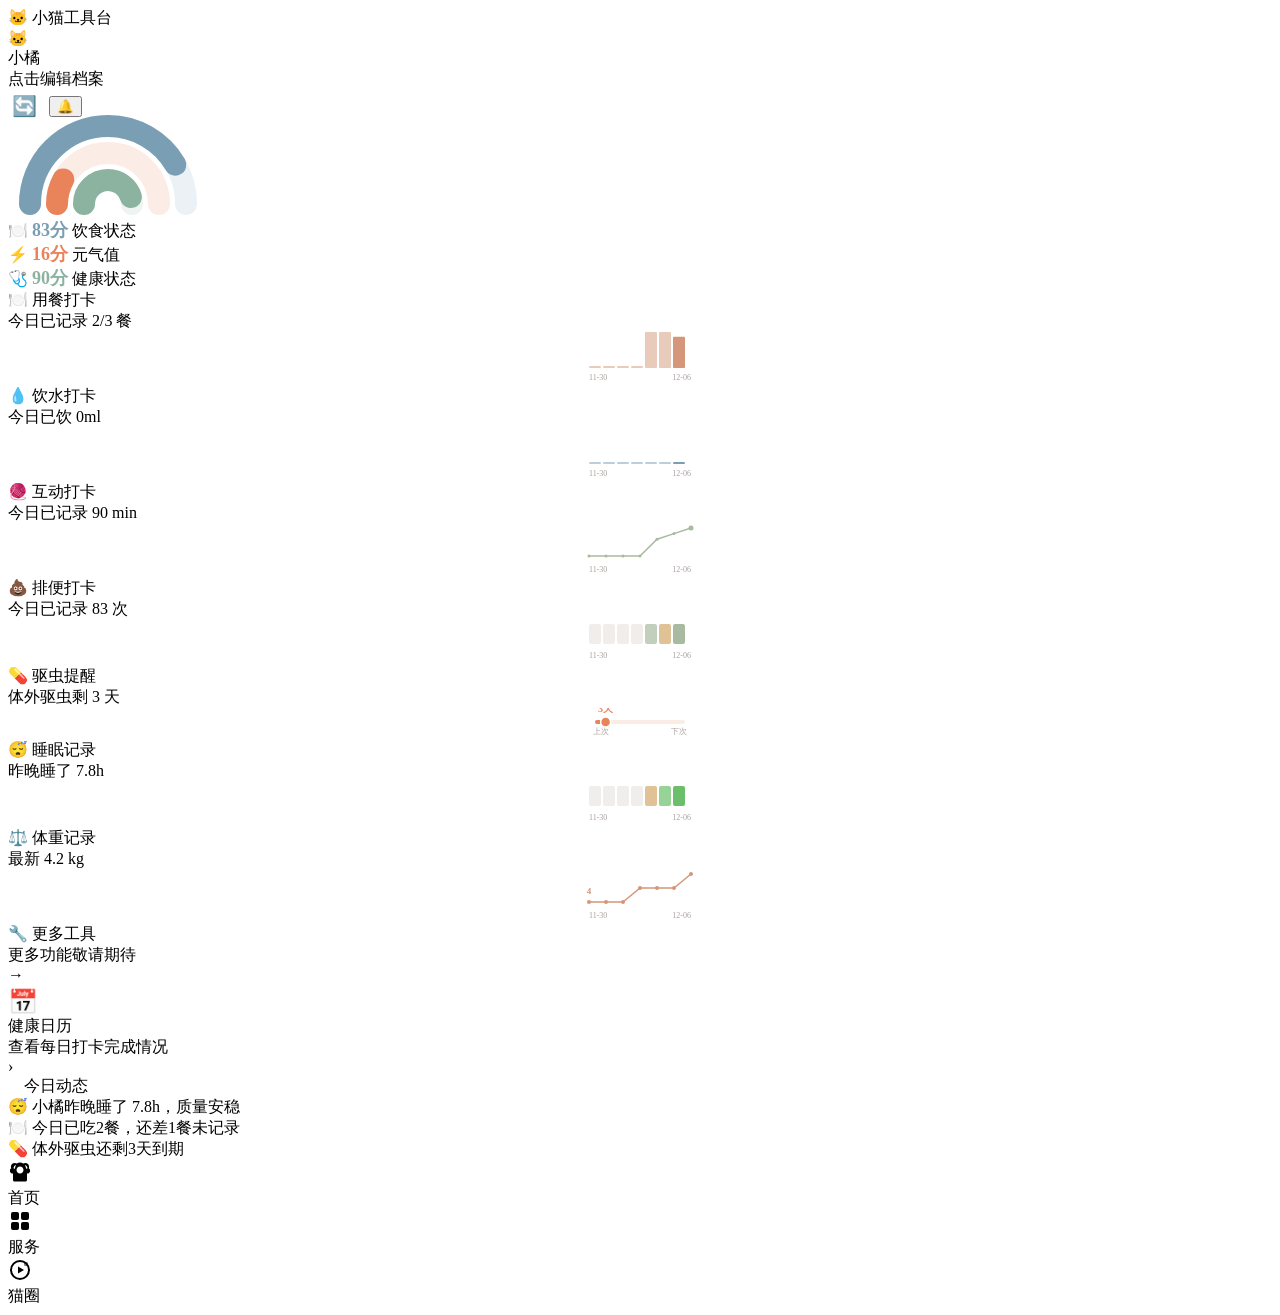
==== commit 1dbb7283: "fix: PWA安装按钮不显示问题 - 重写 beforeinstallprompt 处理逻辑 - 添加轮询检测：首页JS动态渲染后自动检查安装状态 - 添加5秒兜底：beforeinstallpro" ====
--- a/index.html
+++ b/index.html
@@ -10,12 +10,12 @@
   <meta name="mobile-web-app-capable" content="yes">
   <meta name="application-name" content="猫咪工作台">
   <meta name="format-detection" content="telephone=no">
-  <link rel="manifest" href="manifest.json?v=20260801b">
+  <link rel="manifest" href="/-cat-workbench/manifest.json?v=20260801n">
   <link rel="icon" type="image/png" sizes="32x32" href="icons/favicon-32.png">
   <link rel="apple-touch-icon" href="icons/icon-192.png">
   <title>猫咪工作台</title>
-  <link rel="stylesheet" href="css/style.css?v=20260801k">
-  <link rel="stylesheet" href="css/components.css?v=20260801k">
+  <link rel="stylesheet" href="/-cat-workbench/css/style.css?v=20260801n">
+  <link rel="stylesheet" href="/-cat-workbench/css/components.css?v=20260801n">
 </head>
 <body>
   <div id="app">
@@ -88,69 +88,170 @@
       fixScroll();
     })();
   </script>
-  <script src="js/store.js?v=20260801k"></script>
-  <script src="js/charts.js?v=20260801k"></script>
-  <script src="js/router.js?v=20260801k"></script>
-  <script src="js/pages-home.js?v=20260801k"></script>
-  <script src="js/pages-service.js?v=20260801k"></script>
-  <script src="js/pages-circle.js?v=20260801k"></script>
-  <script src="js/app.js?v=20260801k"></script>
+  <script src="js/store.js?v=20260801n"></script>
+  <script src="js/charts.js?v=20260801n"></script>
+  <script src="js/router.js?v=20260801n"></script>
+  <script src="js/pages-home.js?v=20260801n"></script>
+  <script src="js/pages-service.js?v=20260801n"></script>
+  <script src="js/pages-circle.js?v=20260801n"></script>
+  <script src="js/app.js?v=20260801n"></script>
   <script>
-    // 强制清除旧版 Service Worker 缓存
+    // ========================================
+    // Service Worker 注册
+    // ========================================
     if ('serviceWorker' in navigator) {
-      navigator.serviceWorker.getRegistrations().then(function(regs) {
-        regs.forEach(function(reg) {
-          reg.active && reg.active.scriptURL.indexOf('sw.js') > -1 && reg.update();
+      window.addEventListener('load', function() {
+        navigator.serviceWorker.register('/-cat-workbench/sw.js', {scope: '/-cat-workbench/'}).then(function(reg) {
+          console.log('[PWA] SW registered, scope:', reg.scope);
+          reg.addEventListener('updatefound', function() {
+            var newWorker = reg.installing;
+            if (newWorker) {
+              newWorker.addEventListener('statechange', function() {
+                console.log('[PWA] SW state:', newWorker.state);
+              });
+            }
+          });
+        }).catch(function(e) {
+          console.warn('[PWA] SW register failed:', e);
         });
       });
-      // 清除所有旧缓存
-      caches.keys().then(function(keys) {
-        keys.forEach(function(k) { caches.delete(k); });
-      });
-    }
-
-    // 注册 Service Worker (PWA)
-    if ('serviceWorker' in navigator) {
-      navigator.serviceWorker.register('sw.js', {scope: '/-cat-workbench/'}).then(function(reg) {
-        console.log('SW registered with scope:', reg.scope);
-        reg.addEventListener('updatefound', function() {
-          var newWorker = reg.installing;
-          newWorker.addEventListener('statechange', function() {
-            if (newWorker.state === 'activated') {
-              navigator.serviceWorker.controller && window.location.reload();
-            }
-          });
-        });
-      }).catch(function(e) {
-        console.warn('SW register failed:', e);
-      });
-    }
-
+    }
+
+    // ========================================
     // PWA 安装引导
-    let deferredPrompt = null;
+    // 核心问题：beforeinstallprompt 可能在首页渲染前就触发
+    // 解决：用全局变量记录状态 + 轮询检测按钮 + 5秒兜底横幅
+    // ========================================
+    var deferredPrompt = null;
+    var installAvailable = false;
+
+    // 立即监听 beforeinstallprompt（在任何渲染之前）
     window.addEventListener('beforeinstallprompt', function(e) {
       e.preventDefault();
       deferredPrompt = e;
-      // 显示安装按钮
+      installAvailable = true;
+      console.log('[PWA] beforeinstallprompt fired');
+      applyInstallUI();
+    });
+
+    // 首页渲染后检查是否已捕获到安装事件
+    function applyInstallUI() {
       var btn = document.getElementById('pwa-install-btn');
-      if (btn) btn.style.display = 'flex';
-    });
+      if (btn && installAvailable) {
+        btn.style.display = 'flex';
+      }
+      if (installAvailable) {
+        showInstallBanner();
+      }
+    }
+
+    // 轮询检测按钮是否已渲染（首页是 JS 动态渲染的）
+    var pollCount = 0;
+    var pollTimer = setInterval(function() {
+      pollCount++;
+      var btn = document.getElementById('pwa-install-btn');
+      if (btn) {
+        if (installAvailable) {
+          btn.style.display = 'flex';
+          showInstallBanner();
+        }
+        clearInterval(pollTimer);
+      }
+      if (pollCount > 30) clearInterval(pollTimer); // 15秒后停止
+    }, 500);
+
+    // 5秒后如果 beforeinstallprompt 未触发，显示手动安装横幅
+    setTimeout(function() {
+      if (!installAvailable && !isStandalone()) {
+        console.log('[PWA] beforeinstallprompt not fired after 5s, showing fallback');
+        showManualInstallBanner();
+      }
+    }, 5000);
+
+    function isStandalone() {
+      return window.matchMedia('(display-mode: standalone)').matches ||
+             window.navigator.standalone === true;
+    }
+
+    function showInstallBanner() {
+      if (document.getElementById('pwa-install-banner')) return;
+      var banner = document.createElement('div');
+      banner.id = 'pwa-install-banner';
+      banner.style.cssText = 'position:fixed;top:0;left:0;right:0;z-index:99999;background:#D4977A;color:white;padding:10px 16px;display:flex;align-items:center;justify-content:space-between;font-size:14px;box-shadow:0 2px 8px rgba(0,0,0,0.15);';
+      banner.innerHTML = '<span>📥 安装「猫咪工作台」到主屏幕</span>';
+      var btnGroup = document.createElement('div');
+      btnGroup.style.cssText = 'display:flex;align-items:center;gap:8px;';
+      var installBtn = document.createElement('button');
+      installBtn.textContent = '安装';
+      installBtn.style.cssText = 'background:white;color:#D4977A;border:none;padding:6px 16px;border-radius:16px;font-weight:600;font-size:14px;cursor:pointer;';
+      installBtn.onclick = pwaInstall;
+      var closeBtn = document.createElement('button');
+      closeBtn.textContent = '✕';
+      closeBtn.style.cssText = 'background:transparent;color:white;border:none;font-size:18px;cursor:pointer;opacity:0.7;';
+      closeBtn.onclick = function() { banner.remove(); document.body.style.paddingTop = ''; };
+      btnGroup.appendChild(installBtn);
+      btnGroup.appendChild(closeBtn);
+      banner.appendChild(btnGroup);
+      document.body.appendChild(banner);
+      document.body.style.paddingTop = '48px';
+    }
+
+    function showManualInstallBanner() {
+      if (document.getElementById('pwa-manual-banner')) return;
+      var banner = document.createElement('div');
+      banner.id = 'pwa-manual-banner';
+      banner.style.cssText = 'position:fixed;top:0;left:0;right:0;z-index:99999;background:#A8BBA0;color:white;padding:10px 16px;display:flex;align-items:center;justify-content:space-between;font-size:13px;box-shadow:0 2px 8px rgba(0,0,0,0.15);';
+      banner.innerHTML = '<span>💡 点击浏览器菜单 ⋮ →「添加到主屏幕」安装应用</span>';
+      var closeBtn = document.createElement('button');
+      closeBtn.textContent = '✕';
+      closeBtn.style.cssText = 'background:transparent;color:white;border:none;font-size:18px;cursor:pointer;opacity:0.7;';
+      closeBtn.onclick = function() { banner.remove(); document.body.style.paddingTop = ''; };
+      banner.appendChild(closeBtn);
+      document.body.appendChild(banner);
+      document.body.style.paddingTop = '44px';
+    }
 
     function pwaInstall() {
       if (deferredPrompt) {
         deferredPrompt.prompt();
-        deferredPrompt.userChoice.then(function() {
+        deferredPrompt.userChoice.then(function(choice) {
+          console.log('[PWA] user choice:', choice.outcome);
           deferredPrompt = null;
+          installAvailable = false;
           var btn = document.getElementById('pwa-install-btn');
           if (btn) btn.style.display = 'none';
+          var b1 = document.getElementById('pwa-install-banner');
+          if (b1) b1.remove();
+          var b2 = document.getElementById('pwa-manual-banner');
+          if (b2) b2.remove();
+          document.body.style.paddingTop = '';
         });
+      } else {
+        alert('请点击浏览器菜单 ⋮ → 选择「添加到主屏幕」或「安装应用」');
       }
     }
 
     window.addEventListener('appinstalled', function() {
+      console.log('[PWA] installed successfully');
+      deferredPrompt = null;
+      installAvailable = false;
       var btn = document.getElementById('pwa-install-btn');
       if (btn) btn.style.display = 'none';
+      var b1 = document.getElementById('pwa-install-banner');
+      if (b1) b1.remove();
+      var b2 = document.getElementById('pwa-manual-banner');
+      if (b2) b2.remove();
+      document.body.style.paddingTop = '';
     });
+
+    // 已安装则隐藏所有安装提示
+    if (isStandalone()) {
+      console.log('[PWA] running in standalone mode');
+      document.addEventListener('DOMContentLoaded', function() {
+        var btn = document.getElementById('pwa-install-btn');
+        if (btn) btn.style.display = 'none';
+      });
+    }
   </script>
 </body>
 </html>
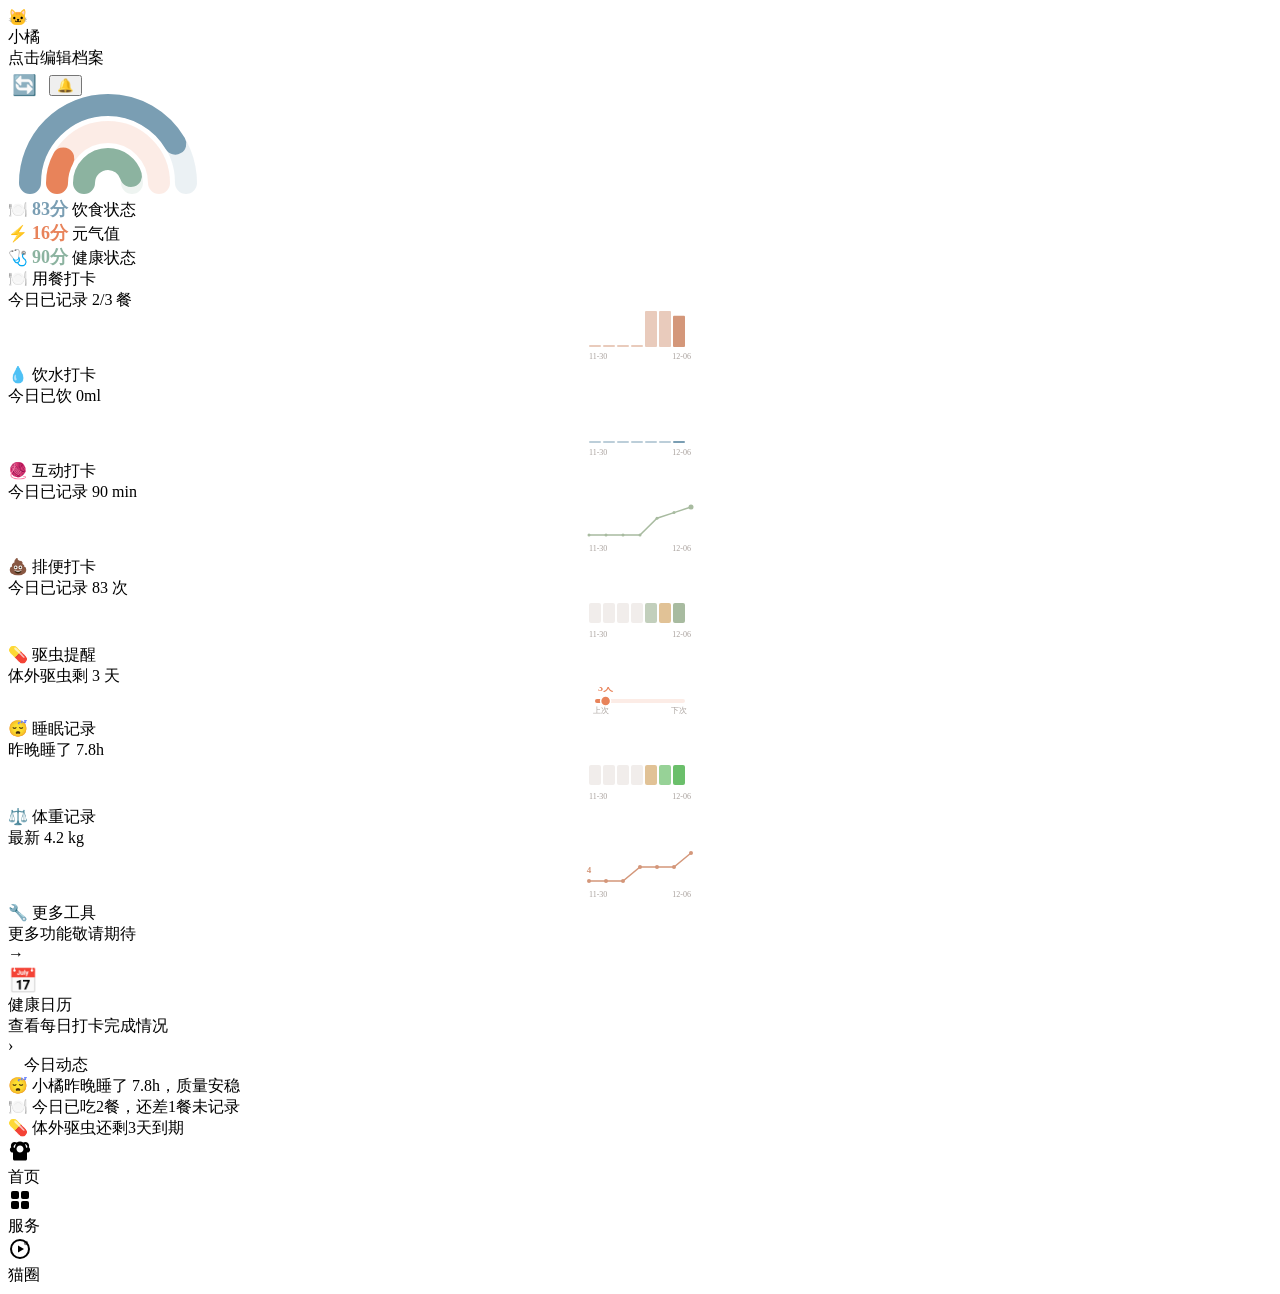
==== commit ca1fbd56: "fix: 移除顶部导航栏，修改安装横幅提示 - 移除 global-topbar（🐱 小猫工具台） - 安装横幅文字改为「请使用 Chrome 浏览器打开以安装应用」 - 版本号升级到 v202608" ====
--- a/index.html
+++ b/index.html
@@ -10,18 +10,15 @@
   <meta name="mobile-web-app-capable" content="yes">
   <meta name="application-name" content="猫咪工作台">
   <meta name="format-detection" content="telephone=no">
-  <link rel="manifest" href="/-cat-workbench/manifest.json?v=20260801n">
+  <link rel="manifest" href="/-cat-workbench/manifest.json?v=20260801p">
   <link rel="icon" type="image/png" sizes="32x32" href="icons/favicon-32.png">
   <link rel="apple-touch-icon" href="icons/icon-192.png">
   <title>猫咪工作台</title>
-  <link rel="stylesheet" href="/-cat-workbench/css/style.css?v=20260801n">
-  <link rel="stylesheet" href="/-cat-workbench/css/components.css?v=20260801n">
+  <link rel="stylesheet" href="/-cat-workbench/css/style.css?v=20260801p">
+  <link rel="stylesheet" href="/-cat-workbench/css/components.css?v=20260801p">
 </head>
 <body>
   <div id="app">
-    <!-- 顶部固定导航栏（所有页面统一） -->
-    <div id="global-topbar">🐱 小猫工具台</div>
-
     <!-- 页面容器 -->
     <div id="page-container"></div>
 
@@ -88,13 +85,13 @@
       fixScroll();
     })();
   </script>
-  <script src="js/store.js?v=20260801n"></script>
-  <script src="js/charts.js?v=20260801n"></script>
-  <script src="js/router.js?v=20260801n"></script>
-  <script src="js/pages-home.js?v=20260801n"></script>
-  <script src="js/pages-service.js?v=20260801n"></script>
-  <script src="js/pages-circle.js?v=20260801n"></script>
-  <script src="js/app.js?v=20260801n"></script>
+  <script src="js/store.js?v=20260801p"></script>
+  <script src="js/charts.js?v=20260801p"></script>
+  <script src="js/router.js?v=20260801p"></script>
+  <script src="js/pages-home.js?v=20260801p"></script>
+  <script src="js/pages-service.js?v=20260801p"></script>
+  <script src="js/pages-circle.js?v=20260801p"></script>
+  <script src="js/app.js?v=20260801p"></script>
   <script>
     // ========================================
     // Service Worker 注册
@@ -201,7 +198,7 @@
       var banner = document.createElement('div');
       banner.id = 'pwa-manual-banner';
       banner.style.cssText = 'position:fixed;top:0;left:0;right:0;z-index:99999;background:#A8BBA0;color:white;padding:10px 16px;display:flex;align-items:center;justify-content:space-between;font-size:13px;box-shadow:0 2px 8px rgba(0,0,0,0.15);';
-      banner.innerHTML = '<span>💡 点击浏览器菜单 ⋮ →「添加到主屏幕」安装应用</span>';
+      banner.innerHTML = '<span>💡 请使用 Chrome 浏览器打开以安装应用</span>';
       var closeBtn = document.createElement('button');
       closeBtn.textContent = '✕';
       closeBtn.style.cssText = 'background:transparent;color:white;border:none;font-size:18px;cursor:pointer;opacity:0.7;';
@@ -227,7 +224,7 @@
           document.body.style.paddingTop = '';
         });
       } else {
-        alert('请点击浏览器菜单 ⋮ → 选择「添加到主屏幕」或「安装应用」');
+        alert('请使用 Chrome 浏览器打开以安装应用');
       }
     }
 
